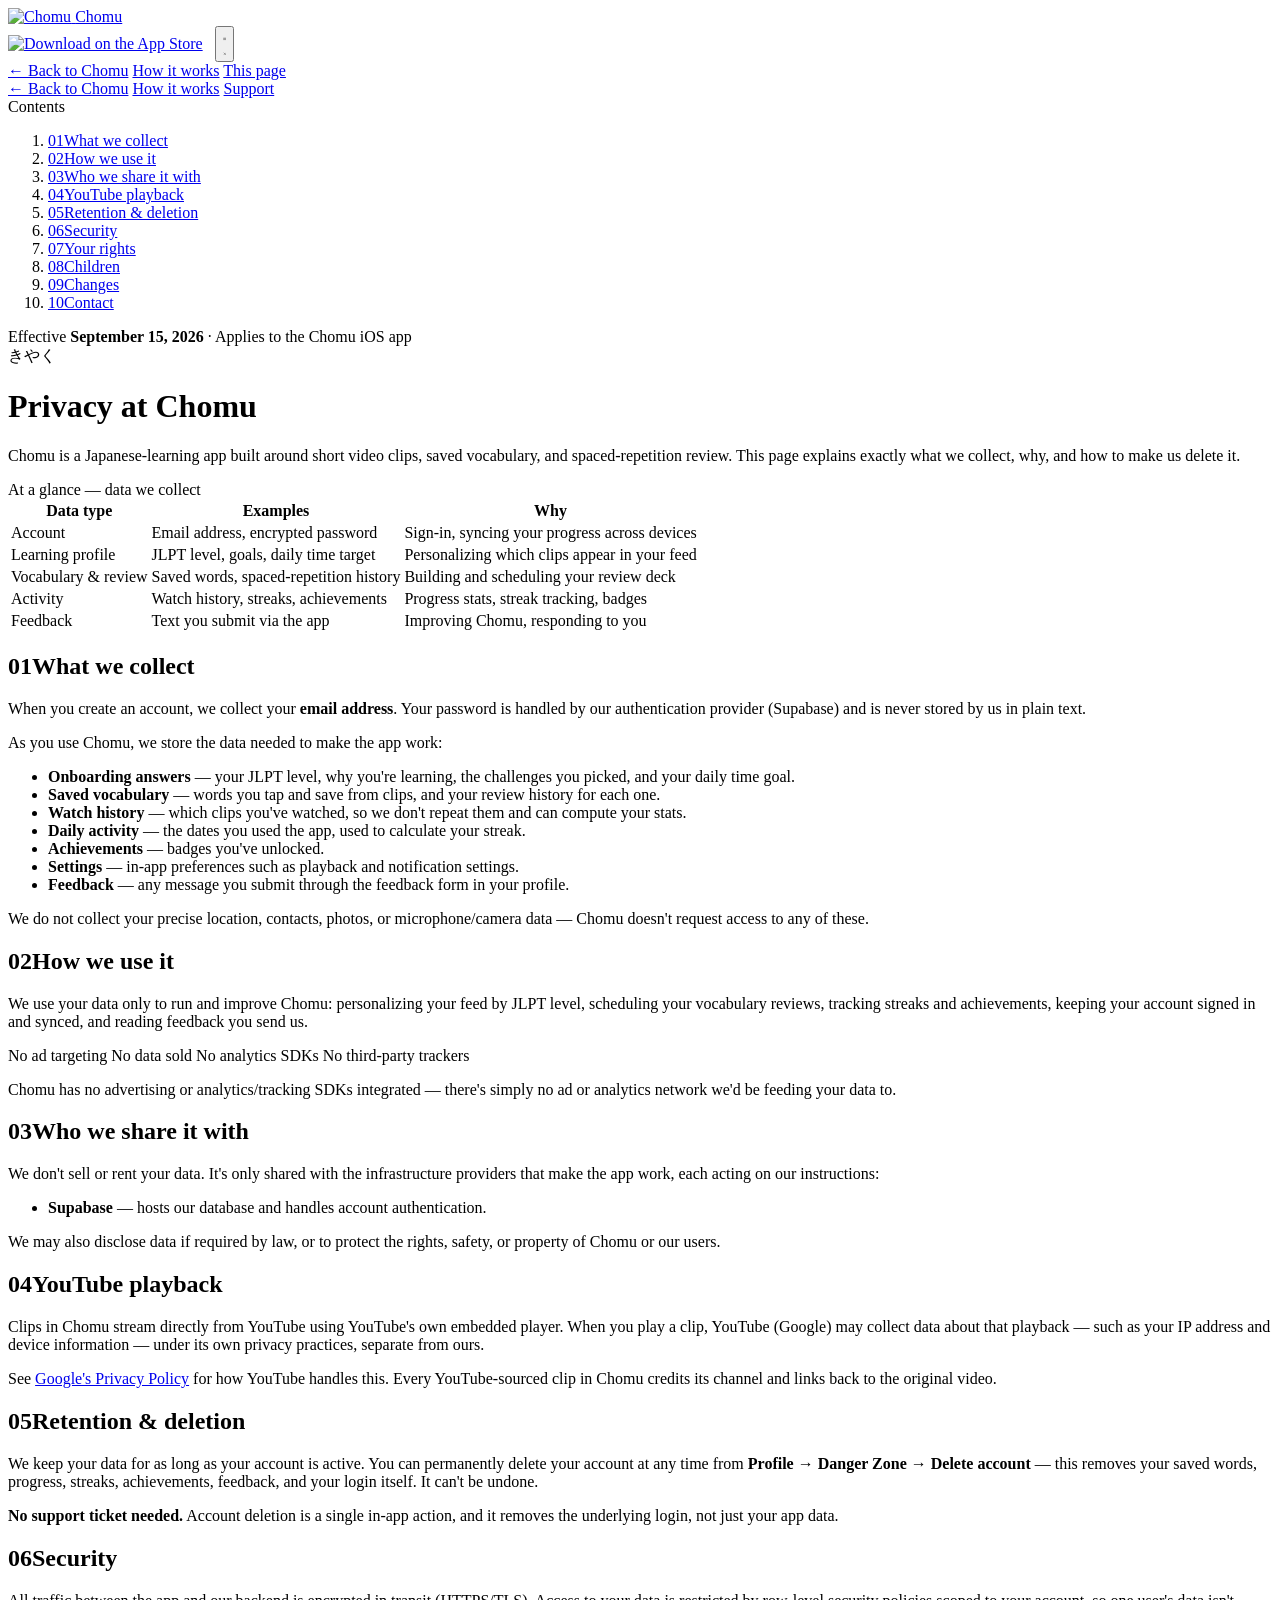
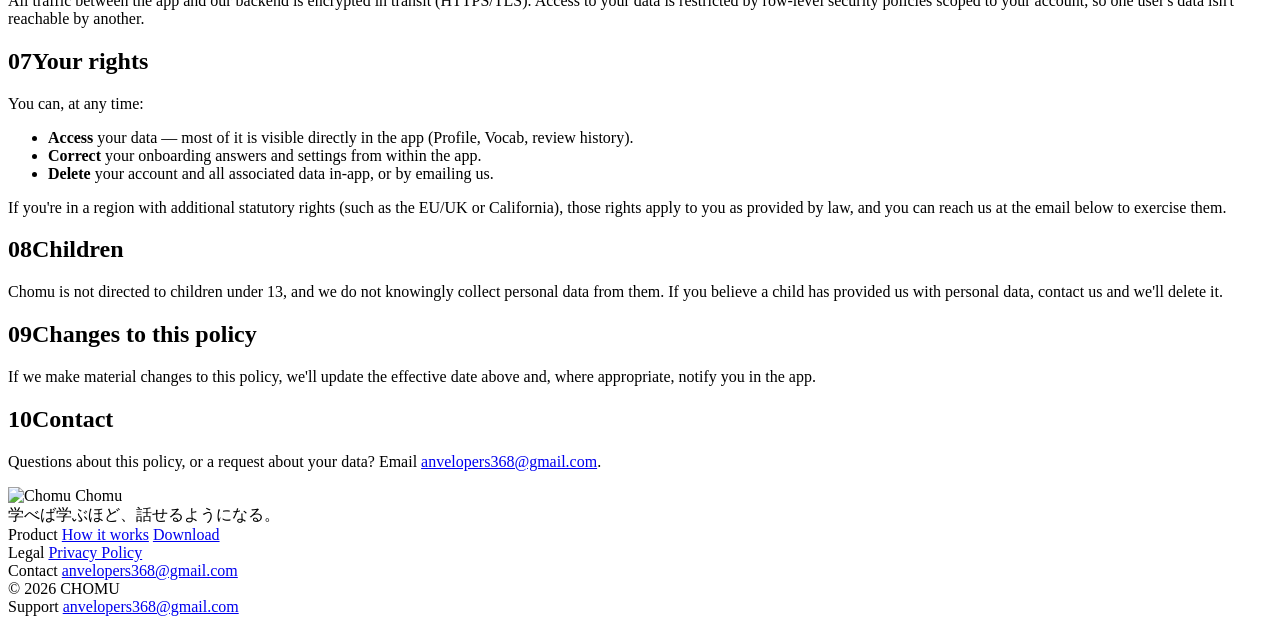
==== public/privacy.html @ daf48ce0 "Initial commit: Chomu marketing site Replicated from the Gomu website with Chomu branding, a red/gre" ====
<!doctype html>
<html lang="en" data-theme="dark">
<head>
<meta charset="UTF-8">
<meta name="viewport" content="width=device-width, initial-scale=1.0">
<title>Chomu Privacy Policy</title>
<meta name="description" content="Privacy policy for the Chomu iOS app: what we collect, why, and how to delete your data.">
<link rel="icon" href="/logo.png">
<link rel="stylesheet" href="/css/style.css">
</head>
<body>

<header class="scrubber">
  <div class="wrap scrubber-top">
    <a class="brand" href="/">
      <img src="/logo.png" alt="Chomu">
      <span>Chomu</span>
    </a>
    <div style="display:flex; align-items:center; gap:12px;">
      <a class="badge-btn" href="#" aria-label="Download on the App Store">
        <img src="/app-store-badge.svg" alt="Download on the App Store">
      </a>
      <button class="hamburger" aria-label="Menu" aria-expanded="false">
        <svg class="icon-menu" viewBox="0 0 24 24" fill="none" stroke="currentColor" stroke-width="2" stroke-linecap="round"><path d="M4 7h16M4 12h16M4 17h16"/></svg>
        <svg class="icon-close" viewBox="0 0 24 24" fill="none" stroke="currentColor" stroke-width="2" stroke-linecap="round"><path d="M6 6l12 12M18 6L6 18"/></svg>
      </button>
    </div>
  </div>
  <div class="scrub-track">
    <div class="scrub-marks">
      <a class="scrub-mark" href="/"><span class="lbl">← Back to Chomu</span></a>
      <a class="scrub-mark" href="/#tap"><span class="lbl">How it works</span></a>
      <a class="scrub-mark" href="#collect"><span class="lbl">This page</span></a>
    </div>
  </div>
  <nav class="mobile-menu" aria-label="Mobile">
    <a href="/"><span>← Back to Chomu</span></a>
    <a href="/#tap"><span>How it works</span></a>
    <a href="/support.html"><span>Support</span></a>
  </nav>
</header>

<div class="doc-shell">
  <nav class="toc" aria-label="Sections">
    <div class="eyebrow-toc">Contents</div>
    <ol>
      <li><a href="#collect"><span class="num">01</span>What we collect</a></li>
      <li><a href="#use"><span class="num">02</span>How we use it</a></li>
      <li><a href="#share"><span class="num">03</span>Who we share it with</a></li>
      <li><a href="#youtube"><span class="num">04</span>YouTube playback</a></li>
      <li><a href="#retention"><span class="num">05</span>Retention &amp; deletion</a></li>
      <li><a href="#security"><span class="num">06</span>Security</a></li>
      <li><a href="#rights"><span class="num">07</span>Your rights</a></li>
      <li><a href="#children"><span class="num">08</span>Children</a></li>
      <li><a href="#changes"><span class="num">09</span>Changes</a></li>
      <li><a href="#contact"><span class="num">10</span>Contact</a></li>
    </ol>
  </nav>

  <main class="doc-main">
    <div class="doc-stamp">Effective <b>September 15, 2026</b> · Applies to the Chomu iOS app</div>
    <div class="gloss"><span class="reading">きやく</span></div>
    <h1>Privacy at Chomu</h1>
    <p class="lede">Chomu is a Japanese-learning app built around short video clips, saved vocabulary, and spaced-repetition review. This page explains exactly what we collect, why, and how to make us delete it.</p>

    <div class="glance">
      <div class="glance-head">At a glance — data we collect</div>
      <div class="glance-scroll">
        <table class="glance-table">
          <thead><tr><th>Data type</th><th>Examples</th><th>Why</th></tr></thead>
          <tbody>
            <tr><td class="dtype">Account</td><td class="tag">Email address, encrypted password</td><td class="tag">Sign-in, syncing your progress across devices</td></tr>
            <tr><td class="dtype">Learning profile</td><td class="tag">JLPT level, goals, daily time target</td><td class="tag">Personalizing which clips appear in your feed</td></tr>
            <tr><td class="dtype">Vocabulary &amp; review</td><td class="tag">Saved words, spaced-repetition history</td><td class="tag">Building and scheduling your review deck</td></tr>
            <tr><td class="dtype">Activity</td><td class="tag">Watch history, streaks, achievements</td><td class="tag">Progress stats, streak tracking, badges</td></tr>
            <tr><td class="dtype">Feedback</td><td class="tag">Text you submit via the app</td><td class="tag">Improving Chomu, responding to you</td></tr>
          </tbody>
        </table>
      </div>
    </div>

    <section id="collect">
      <h2><span class="num">01</span>What we collect</h2>
      <p>When you create an account, we collect your <strong>email address</strong>. Your password is handled by our authentication provider (Supabase) and is never stored by us in plain text.</p>
      <p>As you use Chomu, we store the data needed to make the app work:</p>
      <ul>
        <li><strong>Onboarding answers</strong> — your JLPT level, why you're learning, the challenges you picked, and your daily time goal.</li>
        <li><strong>Saved vocabulary</strong> — words you tap and save from clips, and your review history for each one.</li>
        <li><strong>Watch history</strong> — which clips you've watched, so we don't repeat them and can compute your stats.</li>
        <li><strong>Daily activity</strong> — the dates you used the app, used to calculate your streak.</li>
        <li><strong>Achievements</strong> — badges you've unlocked.</li>
        <li><strong>Settings</strong> — in-app preferences such as playback and notification settings.</li>
        <li><strong>Feedback</strong> — any message you submit through the feedback form in your profile.</li>
      </ul>
      <p class="dim">We do not collect your precise location, contacts, photos, or microphone/camera data — Chomu doesn't request access to any of these.</p>
    </section>

    <section id="use">
      <h2><span class="num">02</span>How we use it</h2>
      <p>We use your data only to run and improve Chomu: personalizing your feed by JLPT level, scheduling your vocabulary reviews, tracking streaks and achievements, keeping your account signed in and synced, and reading feedback you send us.</p>
      <div class="pillbar" style="margin-bottom:14px;">
        <span class="pill">No ad targeting</span>
        <span class="pill">No data sold</span>
        <span class="pill">No analytics SDKs</span>
        <span class="pill">No third-party trackers</span>
      </div>
      <p class="dim">Chomu has no advertising or analytics/tracking SDKs integrated — there's simply no ad or analytics network we'd be feeding your data to.</p>
    </section>

    <section id="share">
      <h2><span class="num">03</span>Who we share it with</h2>
      <p>We don't sell or rent your data. It's only shared with the infrastructure providers that make the app work, each acting on our instructions:</p>
      <ul>
        <li><strong>Supabase</strong> — hosts our database and handles account authentication.</li>
      </ul>
      <p>We may also disclose data if required by law, or to protect the rights, safety, or property of Chomu or our users.</p>
    </section>

    <section id="youtube">
      <h2><span class="num">04</span>YouTube playback</h2>
      <p>Clips in Chomu stream directly from YouTube using YouTube's own embedded player. When you play a clip, YouTube (Google) may collect data about that playback — such as your IP address and device information — under its own privacy practices, separate from ours.</p>
      <p class="dim">See <a href="https://policies.google.com/privacy" target="_blank" rel="noopener">Google's Privacy Policy</a> for how YouTube handles this. Every YouTube-sourced clip in Chomu credits its channel and links back to the original video.</p>
    </section>

    <section id="retention">
      <h2><span class="num">05</span>Retention &amp; deletion</h2>
      <p>We keep your data for as long as your account is active. You can permanently delete your account at any time from <strong>Profile → Danger Zone → Delete account</strong> — this removes your saved words, progress, streaks, achievements, feedback, and your login itself. It can't be undone.</p>
      <div class="callout"><strong>No support ticket needed.</strong> Account deletion is a single in-app action, and it removes the underlying login, not just your app data.</div>
    </section>

    <section id="security">
      <h2><span class="num">06</span>Security</h2>
      <p>All traffic between the app and our backend is encrypted in transit (HTTPS/TLS). Access to your data is restricted by row-level security policies scoped to your account, so one user's data isn't reachable by another.</p>
    </section>

    <section id="rights">
      <h2><span class="num">07</span>Your rights</h2>
      <p>You can, at any time:</p>
      <ul>
        <li><strong>Access</strong> your data — most of it is visible directly in the app (Profile, Vocab, review history).</li>
        <li><strong>Correct</strong> your onboarding answers and settings from within the app.</li>
        <li><strong>Delete</strong> your account and all associated data in-app, or by emailing us.</li>
      </ul>
      <p class="dim">If you're in a region with additional statutory rights (such as the EU/UK or California), those rights apply to you as provided by law, and you can reach us at the email below to exercise them.</p>
    </section>

    <section id="children">
      <h2><span class="num">08</span>Children</h2>
      <p>Chomu is not directed to children under 13, and we do not knowingly collect personal data from them. If you believe a child has provided us with personal data, contact us and we'll delete it.</p>
    </section>

    <section id="changes">
      <h2><span class="num">09</span>Changes to this policy</h2>
      <p>If we make material changes to this policy, we'll update the effective date above and, where appropriate, notify you in the app.</p>
    </section>

    <section id="contact">
      <h2><span class="num">10</span>Contact</h2>
      <p>Questions about this policy, or a request about your data? Email <a href="mailto:anvelopers368@gmail.com">anvelopers368@gmail.com</a>.</p>
    </section>
  </main>
</div>

<footer class="site">
  <div class="wrap">
    <div>
      <div class="foot-brand">
        <img src="/logo.png" alt="Chomu">
        <span>Chomu</span>
      </div>
      <div class="foot-jp">学べば学ぶほど、話せるようになる。</div>
    </div>
    <div class="foot-links">
      <div class="foot-col">
        <span class="h">Product</span>
        <a href="/#tap">How it works</a>
        <a href="#">Download</a>
      </div>
      <div class="foot-col">
        <span class="h">Legal</span>
        <a href="/privacy.html">Privacy Policy</a>
      </div>
      <div class="foot-col">
        <span class="h">Contact</span>
        <a href="mailto:anvelopers368@gmail.com">anvelopers368@gmail.com</a>
      </div>
    </div>
  </div>
  <div class="foot-bottom">
    <span>© 2026 CHOMU</span>
    <div class="foot-support">
      <span class="label">Support</span>
      <a href="mailto:anvelopers368@gmail.com">anvelopers368@gmail.com</a>
    </div>
  </div>
</footer>

<script src="/js/site.js"></script>
</body>
</html>
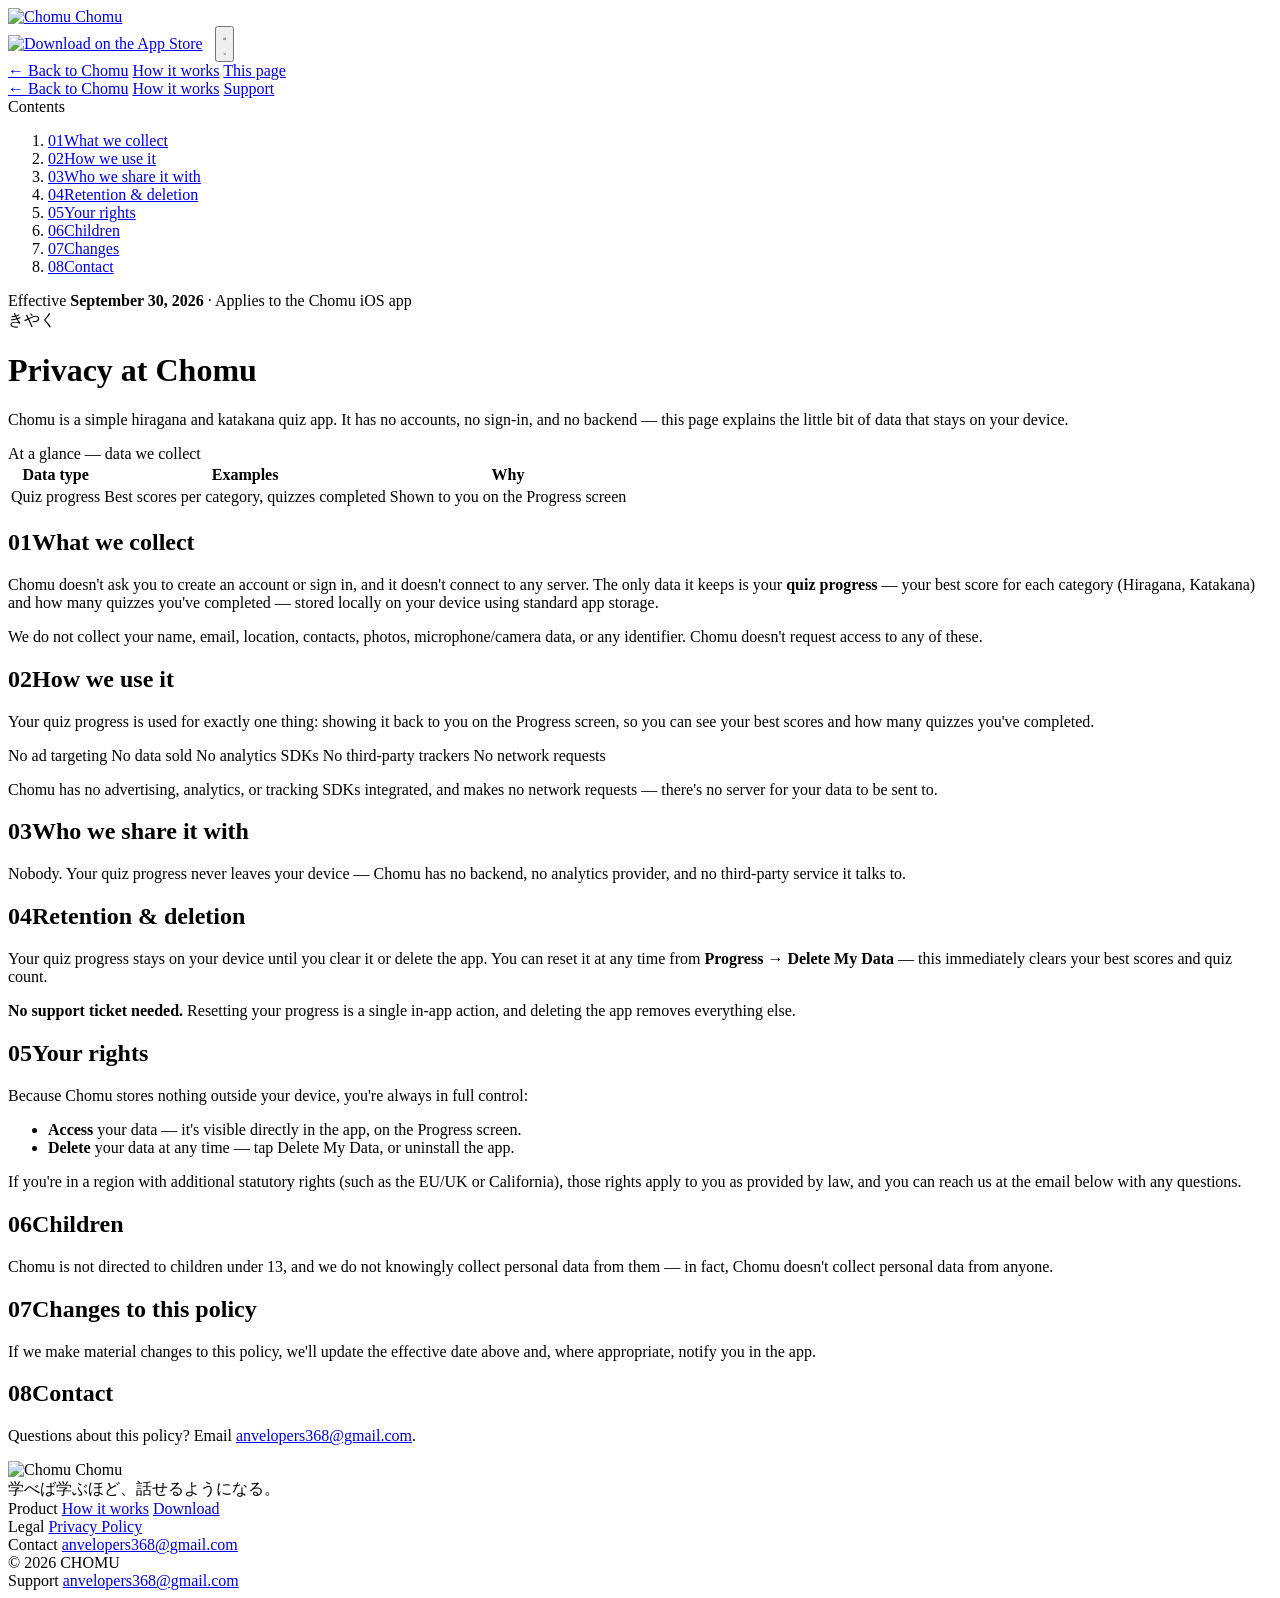
==== commit a71810a9: "Rewrite site copy and assets for the simple kana quiz app rebuild Replaces all video/spaced-repetiti" ====
--- a/public/privacy.html
+++ b/public/privacy.html
@@ -47,21 +47,19 @@
       <li><a href="#collect"><span class="num">01</span>What we collect</a></li>
       <li><a href="#use"><span class="num">02</span>How we use it</a></li>
       <li><a href="#share"><span class="num">03</span>Who we share it with</a></li>
-      <li><a href="#youtube"><span class="num">04</span>YouTube playback</a></li>
-      <li><a href="#retention"><span class="num">05</span>Retention &amp; deletion</a></li>
-      <li><a href="#security"><span class="num">06</span>Security</a></li>
-      <li><a href="#rights"><span class="num">07</span>Your rights</a></li>
-      <li><a href="#children"><span class="num">08</span>Children</a></li>
-      <li><a href="#changes"><span class="num">09</span>Changes</a></li>
-      <li><a href="#contact"><span class="num">10</span>Contact</a></li>
+      <li><a href="#retention"><span class="num">04</span>Retention &amp; deletion</a></li>
+      <li><a href="#rights"><span class="num">05</span>Your rights</a></li>
+      <li><a href="#children"><span class="num">06</span>Children</a></li>
+      <li><a href="#changes"><span class="num">07</span>Changes</a></li>
+      <li><a href="#contact"><span class="num">08</span>Contact</a></li>
     </ol>
   </nav>
 
   <main class="doc-main">
-    <div class="doc-stamp">Effective <b>September 15, 2026</b> · Applies to the Chomu iOS app</div>
+    <div class="doc-stamp">Effective <b>September 30, 2026</b> · Applies to the Chomu iOS app</div>
     <div class="gloss"><span class="reading">きやく</span></div>
     <h1>Privacy at Chomu</h1>
-    <p class="lede">Chomu is a Japanese-learning app built around short video clips, saved vocabulary, and spaced-repetition review. This page explains exactly what we collect, why, and how to make us delete it.</p>
+    <p class="lede">Chomu is a simple hiragana and katakana quiz app. It has no accounts, no sign-in, and no backend — this page explains the little bit of data that stays on your device.</p>
 
     <div class="glance">
       <div class="glance-head">At a glance — data we collect</div>
@@ -69,11 +67,7 @@
         <table class="glance-table">
           <thead><tr><th>Data type</th><th>Examples</th><th>Why</th></tr></thead>
           <tbody>
-            <tr><td class="dtype">Account</td><td class="tag">Email address, encrypted password</td><td class="tag">Sign-in, syncing your progress across devices</td></tr>
-            <tr><td class="dtype">Learning profile</td><td class="tag">JLPT level, goals, daily time target</td><td class="tag">Personalizing which clips appear in your feed</td></tr>
-            <tr><td class="dtype">Vocabulary &amp; review</td><td class="tag">Saved words, spaced-repetition history</td><td class="tag">Building and scheduling your review deck</td></tr>
-            <tr><td class="dtype">Activity</td><td class="tag">Watch history, streaks, achievements</td><td class="tag">Progress stats, streak tracking, badges</td></tr>
-            <tr><td class="dtype">Feedback</td><td class="tag">Text you submit via the app</td><td class="tag">Improving Chomu, responding to you</td></tr>
+            <tr><td class="dtype">Quiz progress</td><td class="tag">Best scores per category, quizzes completed</td><td class="tag">Shown to you on the Progress screen</td></tr>
           </tbody>
         </table>
       </div>
@@ -81,82 +75,57 @@
 
     <section id="collect">
       <h2><span class="num">01</span>What we collect</h2>
-      <p>When you create an account, we collect your <strong>email address</strong>. Your password is handled by our authentication provider (Supabase) and is never stored by us in plain text.</p>
-      <p>As you use Chomu, we store the data needed to make the app work:</p>
-      <ul>
-        <li><strong>Onboarding answers</strong> — your JLPT level, why you're learning, the challenges you picked, and your daily time goal.</li>
-        <li><strong>Saved vocabulary</strong> — words you tap and save from clips, and your review history for each one.</li>
-        <li><strong>Watch history</strong> — which clips you've watched, so we don't repeat them and can compute your stats.</li>
-        <li><strong>Daily activity</strong> — the dates you used the app, used to calculate your streak.</li>
-        <li><strong>Achievements</strong> — badges you've unlocked.</li>
-        <li><strong>Settings</strong> — in-app preferences such as playback and notification settings.</li>
-        <li><strong>Feedback</strong> — any message you submit through the feedback form in your profile.</li>
-      </ul>
-      <p class="dim">We do not collect your precise location, contacts, photos, or microphone/camera data — Chomu doesn't request access to any of these.</p>
+      <p>Chomu doesn't ask you to create an account or sign in, and it doesn't connect to any server. The only data it keeps is your <strong>quiz progress</strong> — your best score for each category (Hiragana, Katakana) and how many quizzes you've completed — stored locally on your device using standard app storage.</p>
+      <p class="dim">We do not collect your name, email, location, contacts, photos, microphone/camera data, or any identifier. Chomu doesn't request access to any of these.</p>
     </section>
 
     <section id="use">
       <h2><span class="num">02</span>How we use it</h2>
-      <p>We use your data only to run and improve Chomu: personalizing your feed by JLPT level, scheduling your vocabulary reviews, tracking streaks and achievements, keeping your account signed in and synced, and reading feedback you send us.</p>
+      <p>Your quiz progress is used for exactly one thing: showing it back to you on the Progress screen, so you can see your best scores and how many quizzes you've completed.</p>
       <div class="pillbar" style="margin-bottom:14px;">
         <span class="pill">No ad targeting</span>
         <span class="pill">No data sold</span>
         <span class="pill">No analytics SDKs</span>
         <span class="pill">No third-party trackers</span>
+        <span class="pill">No network requests</span>
       </div>
-      <p class="dim">Chomu has no advertising or analytics/tracking SDKs integrated — there's simply no ad or analytics network we'd be feeding your data to.</p>
+      <p class="dim">Chomu has no advertising, analytics, or tracking SDKs integrated, and makes no network requests — there's no server for your data to be sent to.</p>
     </section>
 
     <section id="share">
       <h2><span class="num">03</span>Who we share it with</h2>
-      <p>We don't sell or rent your data. It's only shared with the infrastructure providers that make the app work, each acting on our instructions:</p>
-      <ul>
-        <li><strong>Supabase</strong> — hosts our database and handles account authentication.</li>
-      </ul>
-      <p>We may also disclose data if required by law, or to protect the rights, safety, or property of Chomu or our users.</p>
-    </section>
-
-    <section id="youtube">
-      <h2><span class="num">04</span>YouTube playback</h2>
-      <p>Clips in Chomu stream directly from YouTube using YouTube's own embedded player. When you play a clip, YouTube (Google) may collect data about that playback — such as your IP address and device information — under its own privacy practices, separate from ours.</p>
-      <p class="dim">See <a href="https://policies.google.com/privacy" target="_blank" rel="noopener">Google's Privacy Policy</a> for how YouTube handles this. Every YouTube-sourced clip in Chomu credits its channel and links back to the original video.</p>
+      <p>Nobody. Your quiz progress never leaves your device — Chomu has no backend, no analytics provider, and no third-party service it talks to.</p>
     </section>
 
     <section id="retention">
-      <h2><span class="num">05</span>Retention &amp; deletion</h2>
-      <p>We keep your data for as long as your account is active. You can permanently delete your account at any time from <strong>Profile → Danger Zone → Delete account</strong> — this removes your saved words, progress, streaks, achievements, feedback, and your login itself. It can't be undone.</p>
-      <div class="callout"><strong>No support ticket needed.</strong> Account deletion is a single in-app action, and it removes the underlying login, not just your app data.</div>
-    </section>
-
-    <section id="security">
-      <h2><span class="num">06</span>Security</h2>
-      <p>All traffic between the app and our backend is encrypted in transit (HTTPS/TLS). Access to your data is restricted by row-level security policies scoped to your account, so one user's data isn't reachable by another.</p>
+      <h2><span class="num">04</span>Retention &amp; deletion</h2>
+      <p>Your quiz progress stays on your device until you clear it or delete the app. You can reset it at any time from <strong>Progress → Delete My Data</strong> — this immediately clears your best scores and quiz count.</p>
+      <div class="callout"><strong>No support ticket needed.</strong> Resetting your progress is a single in-app action, and deleting the app removes everything else.</div>
     </section>
 
     <section id="rights">
-      <h2><span class="num">07</span>Your rights</h2>
-      <p>You can, at any time:</p>
+      <h2><span class="num">05</span>Your rights</h2>
+      <p>Because Chomu stores nothing outside your device, you're always in full control:</p>
       <ul>
-        <li><strong>Access</strong> your data — most of it is visible directly in the app (Profile, Vocab, review history).</li>
-        <li><strong>Correct</strong> your onboarding answers and settings from within the app.</li>
-        <li><strong>Delete</strong> your account and all associated data in-app, or by emailing us.</li>
+        <li><strong>Access</strong> your data — it's visible directly in the app, on the Progress screen.</li>
+        <li><strong>Delete</strong> your data at any time — tap Delete My Data, or uninstall the app.</li>
       </ul>
-      <p class="dim">If you're in a region with additional statutory rights (such as the EU/UK or California), those rights apply to you as provided by law, and you can reach us at the email below to exercise them.</p>
+      <p class="dim">If you're in a region with additional statutory rights (such as the EU/UK or California), those rights apply to you as provided by law, and you can reach us at the email below with any questions.</p>
     </section>
 
     <section id="children">
-      <h2><span class="num">08</span>Children</h2>
-      <p>Chomu is not directed to children under 13, and we do not knowingly collect personal data from them. If you believe a child has provided us with personal data, contact us and we'll delete it.</p>
+      <h2><span class="num">06</span>Children</h2>
+      <p>Chomu is not directed to children under 13, and we do not knowingly collect personal data from them — in fact, Chomu doesn't collect personal data from anyone.</p>
     </section>
 
     <section id="changes">
-      <h2><span class="num">09</span>Changes to this policy</h2>
+      <h2><span class="num">07</span>Changes to this policy</h2>
       <p>If we make material changes to this policy, we'll update the effective date above and, where appropriate, notify you in the app.</p>
     </section>
 
     <section id="contact">
-      <h2><span class="num">10</span>Contact</h2>
-      <p>Questions about this policy, or a request about your data? Email <a href="mailto:anvelopers368@gmail.com">anvelopers368@gmail.com</a>.</p>
+      <h2><span class="num">08</span>Contact</h2>
+      <p>Questions about this policy? Email <a href="mailto:anvelopers368@gmail.com">anvelopers368@gmail.com</a>.</p>
     </section>
   </main>
 </div>
